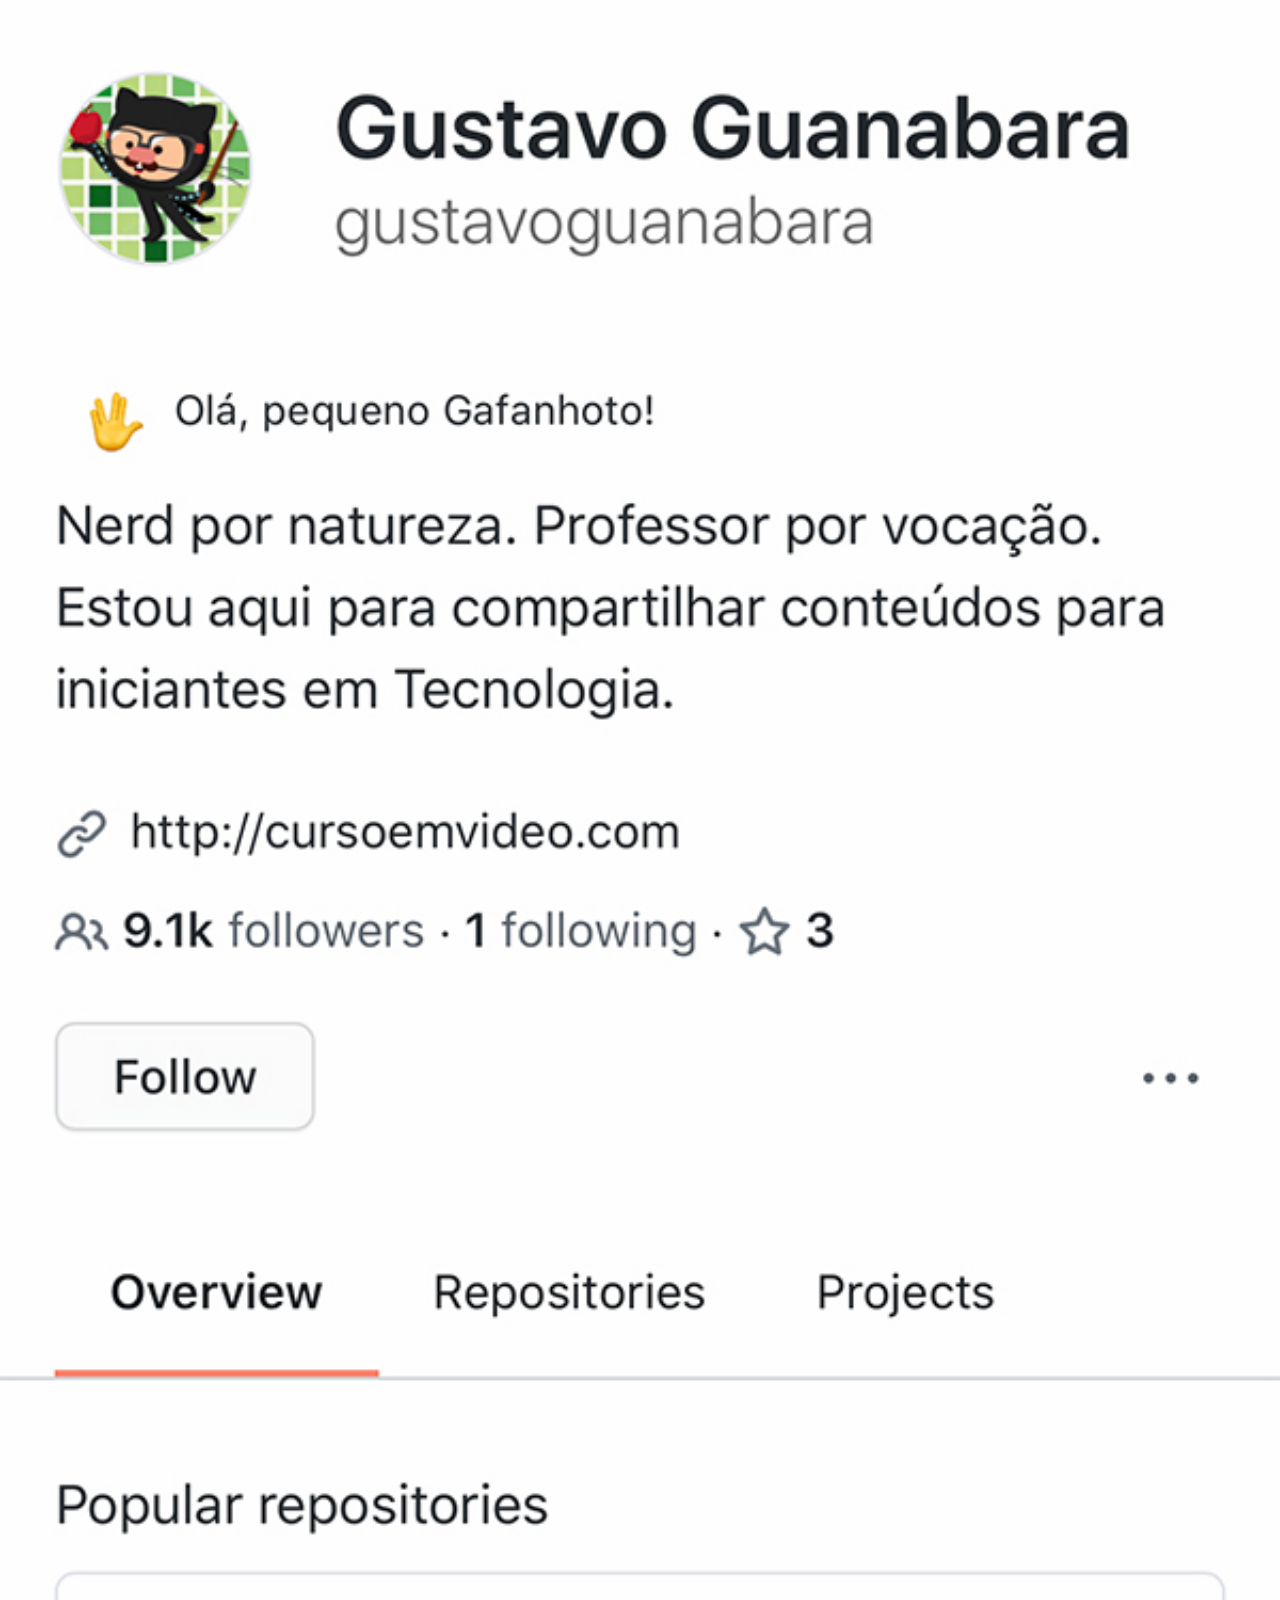
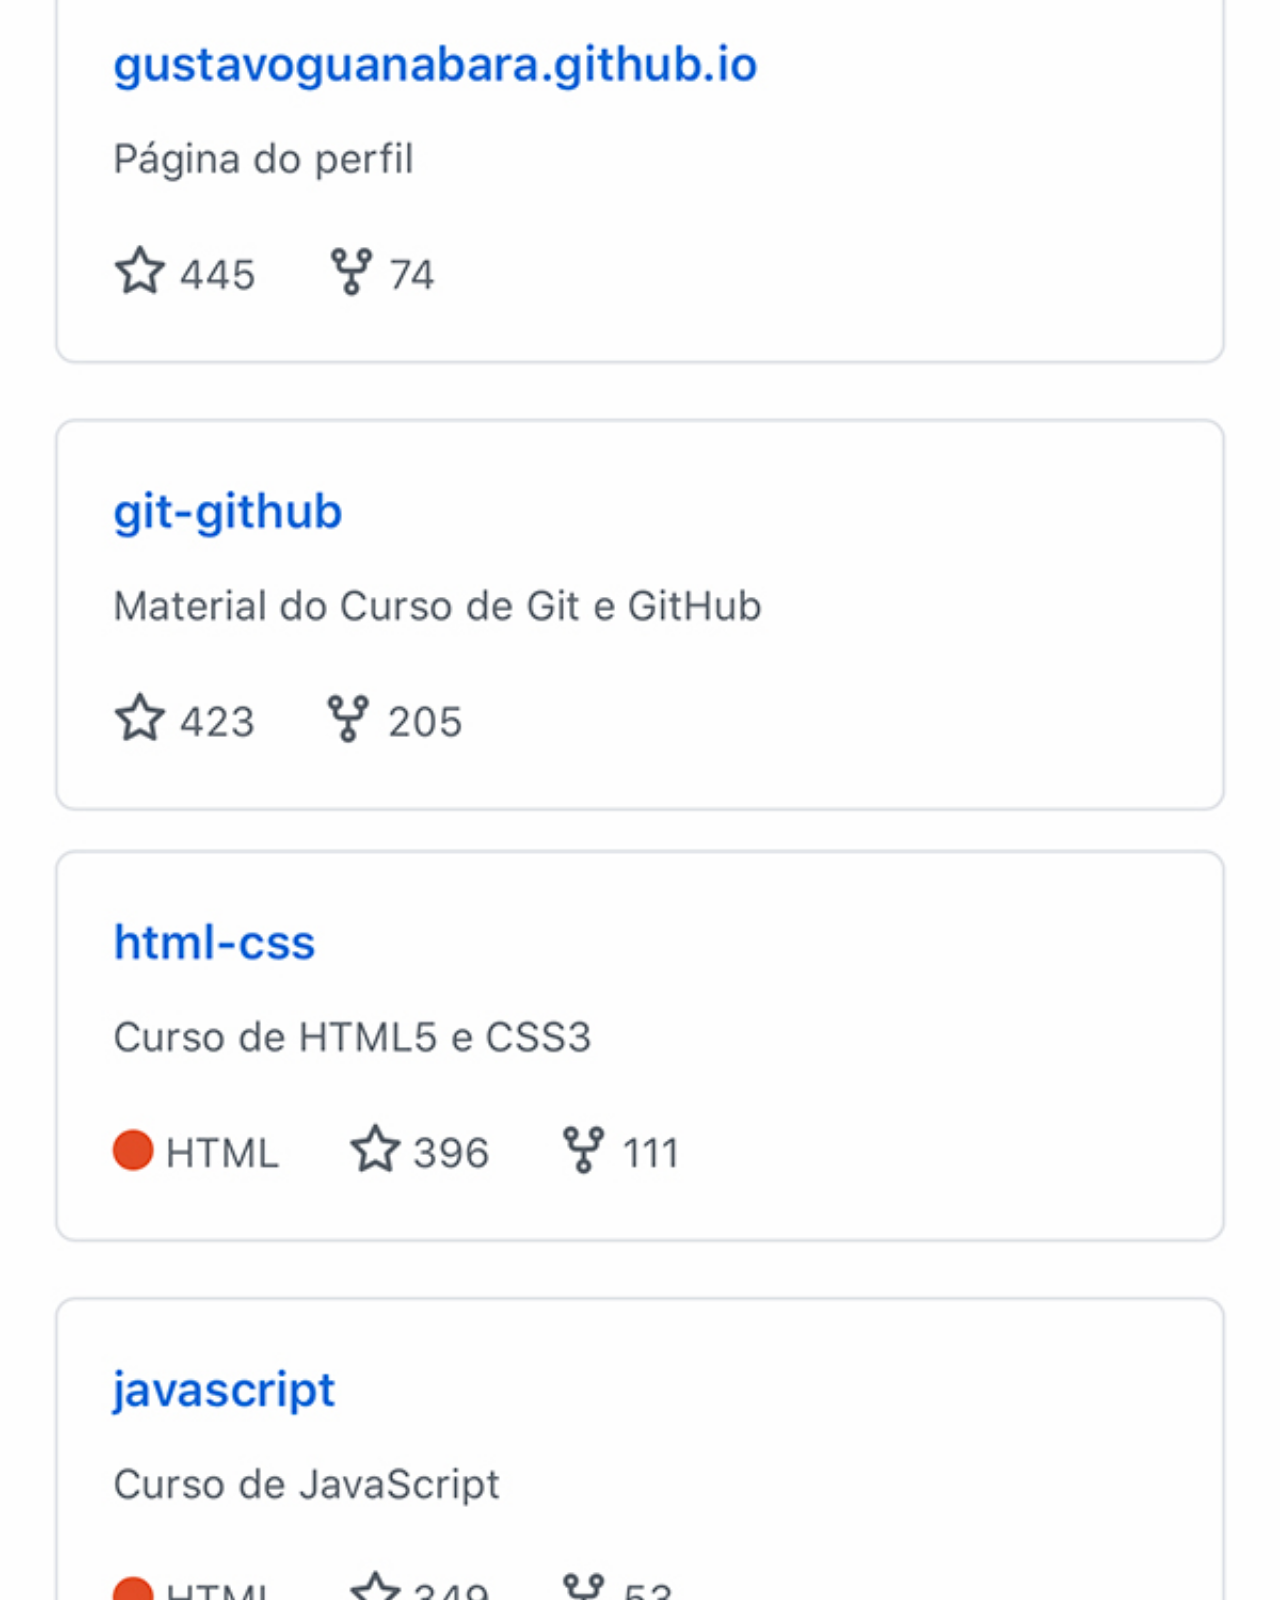
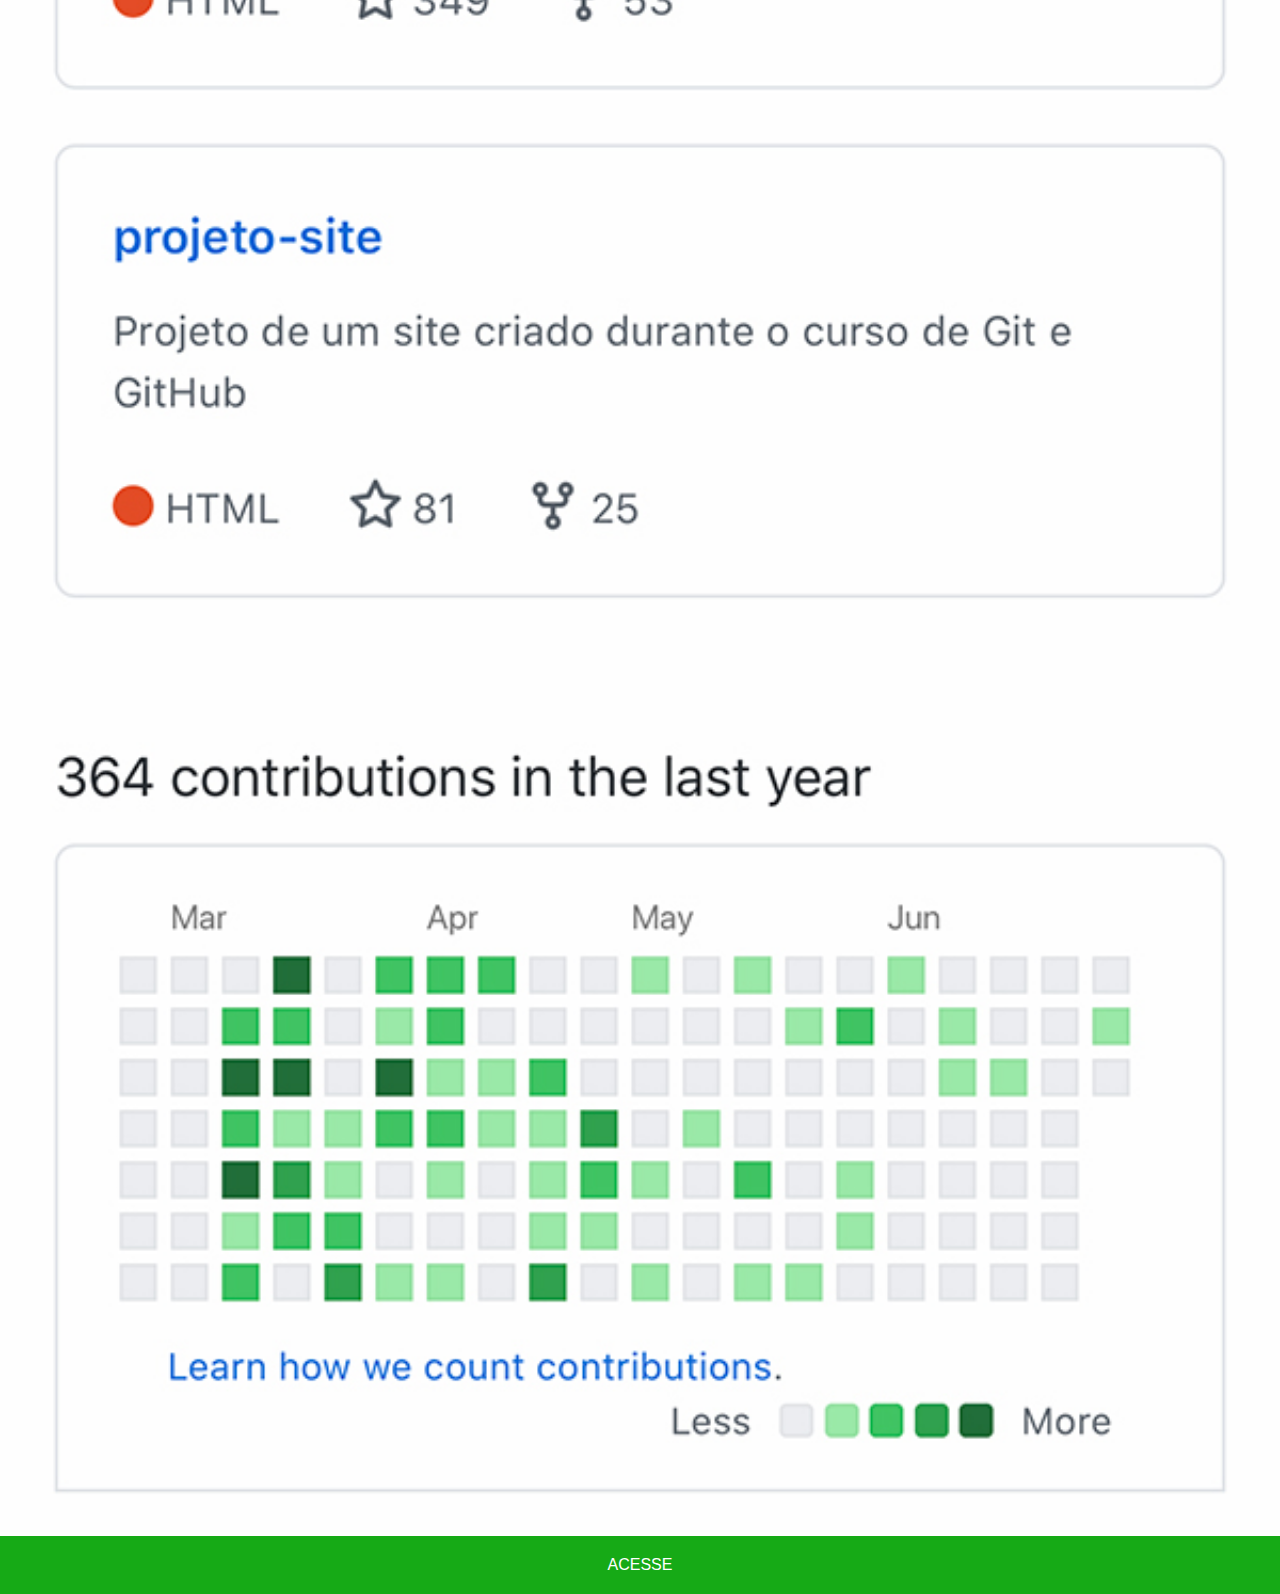
==== github.html @ 47afca13 "adicionei imagens e links no mockup do iphone e nos botões" ====
<!DOCTYPE html>
<html lang="pt-br">
<head>
    <meta charset="UTF-8">
    <meta http-equiv="X-UA-Compatible" content="IE=edge">
    <meta name="viewport" content="width=device-width, initial-scale=1.0">
    <title>Document</title>
    <link rel="stylesheet" href="estilo/social.css">
    <style>
        * {
            margin: 0px;
            padding: 0px;
            font-family: Arial, Helvetica, sans-serif;
        }

        ::-webkit-scrollbar {
            width: 0px;
            height: 0px;
        }

        img {
            width: 100vw;
        }

        a {
            display: block;
            background-color: rgb(22, 170, 22);
            color: white;
            padding: 20px;
            text-align: center;
            font-weight: border;
            text-decoration: none;
        }
    </style>
</head>
<body>
    <img src="imagens/tela-github.jpg" alt="GitHub">
    <a href="https://gustavoguanabara.github.io/" target="_blank">ACESSE</a>
</body>
</html>
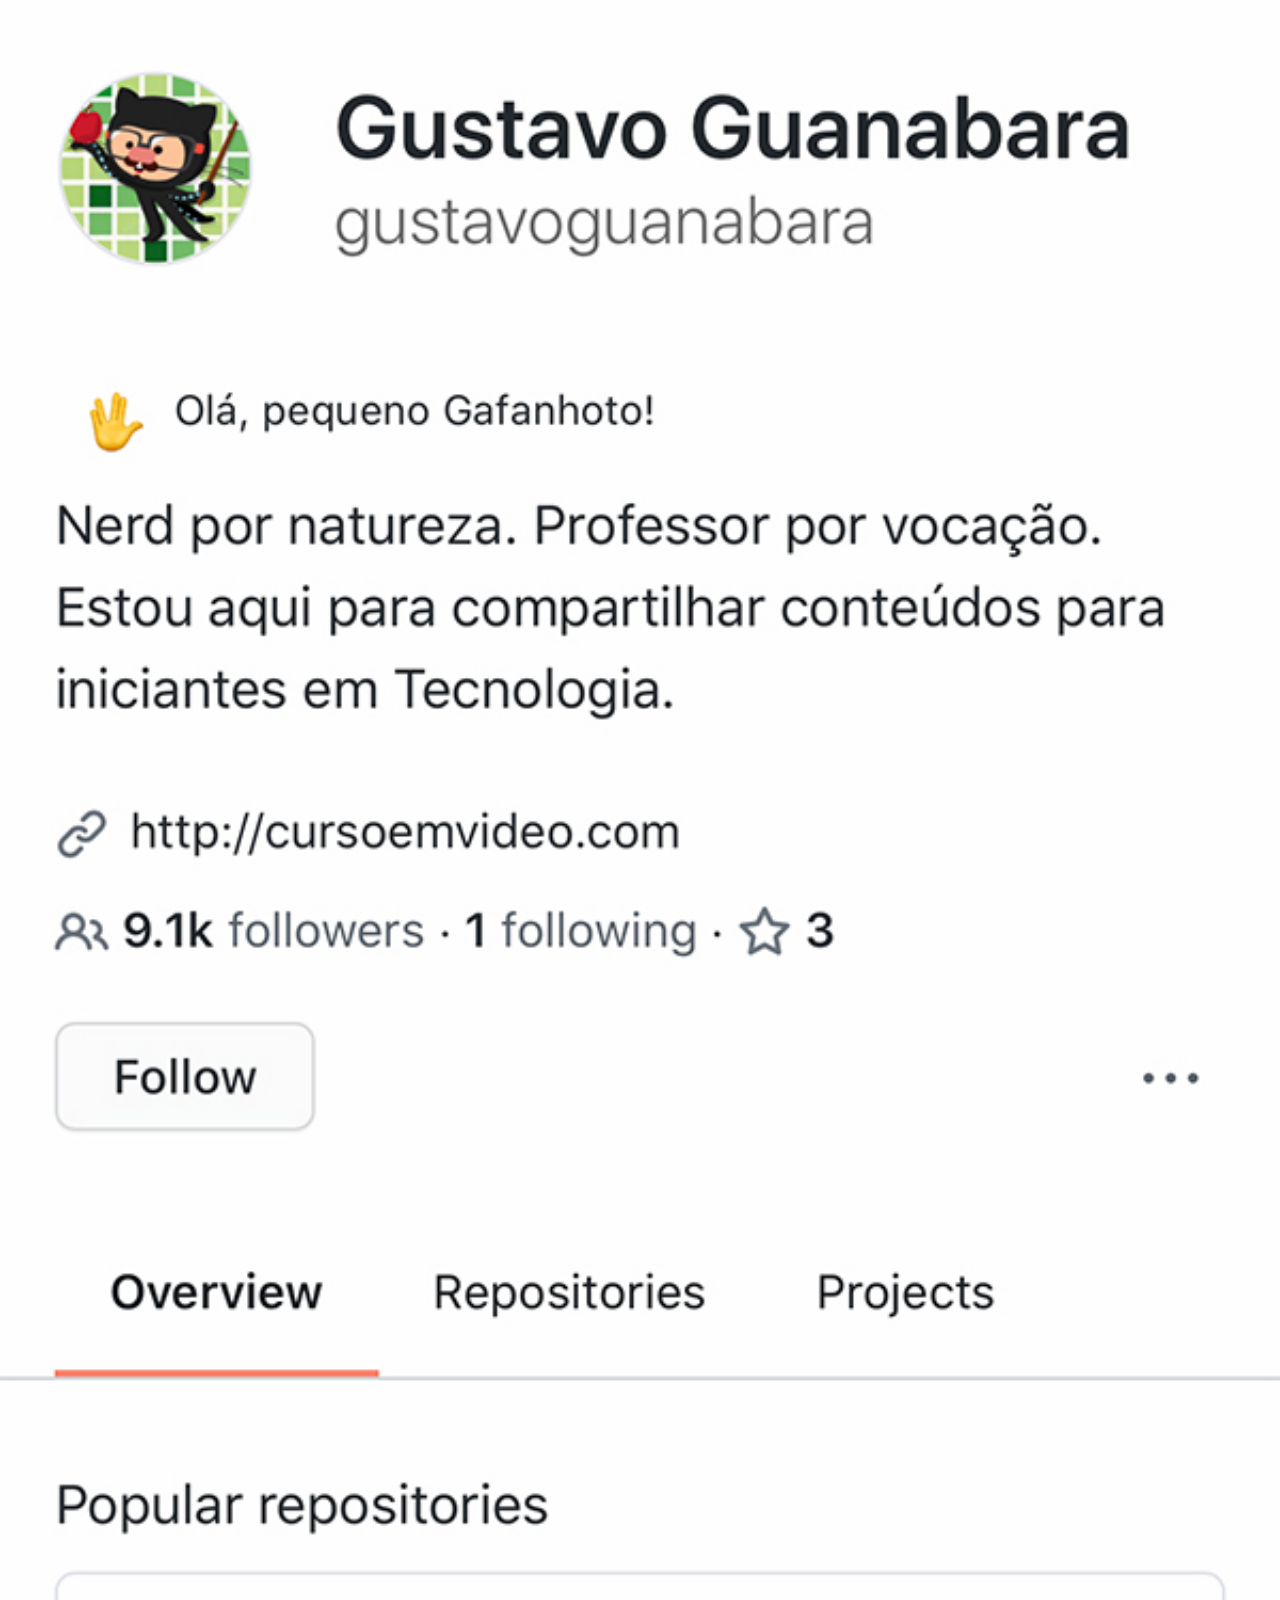
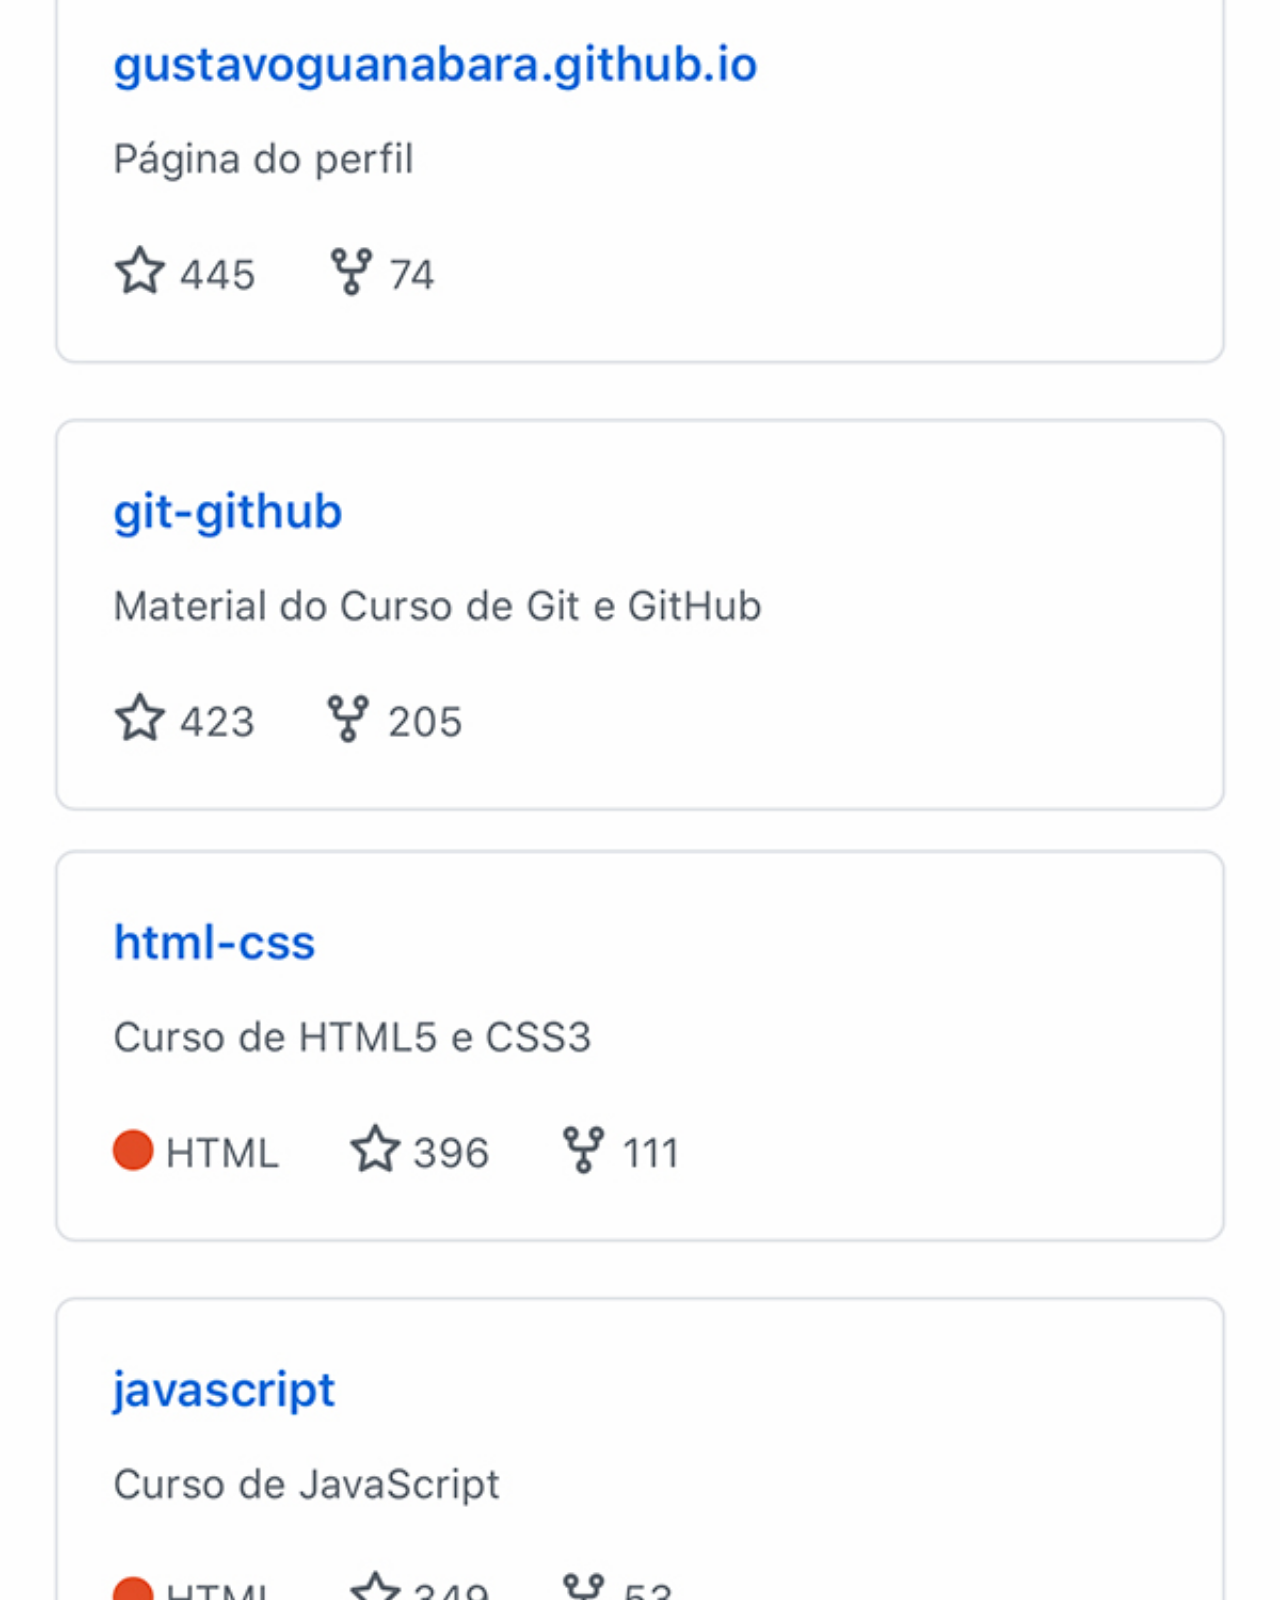
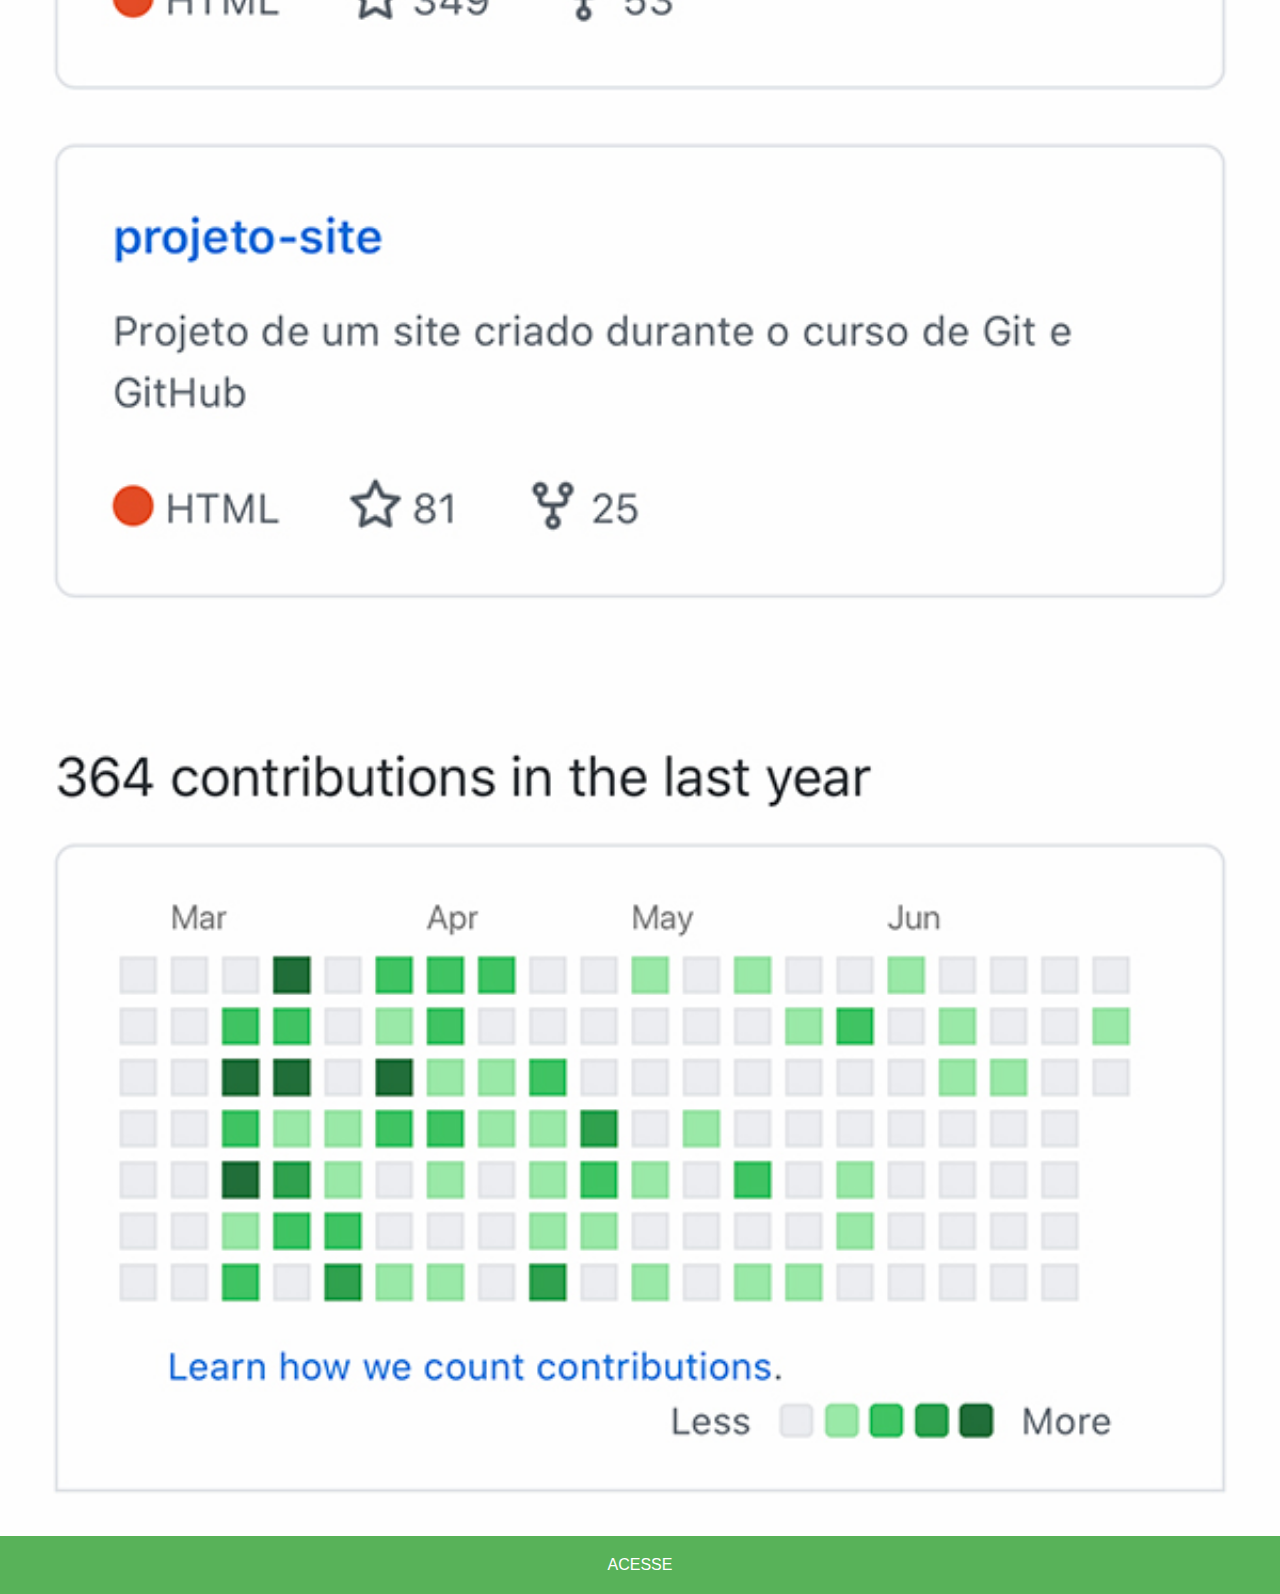
==== commit d363ca27: "adicionei as redes sociais no mockup" ====
--- a/github.html
+++ b/github.html
@@ -7,29 +7,8 @@
     <title>Document</title>
     <link rel="stylesheet" href="estilo/social.css">
     <style>
-        * {
-            margin: 0px;
-            padding: 0px;
-            font-family: Arial, Helvetica, sans-serif;
-        }
-
-        ::-webkit-scrollbar {
-            width: 0px;
-            height: 0px;
-        }
-
-        img {
-            width: 100vw;
-        }
-
         a {
-            display: block;
-            background-color: rgb(22, 170, 22);
-            color: white;
-            padding: 20px;
-            text-align: center;
-            font-weight: border;
-            text-decoration: none;
+            background-color: #58B259;
         }
     </style>
 </head>
--- a/estilo/social.css
+++ b/estilo/social.css
@@ -0,0 +1,27 @@
+@charset "UTF-8";
+
+* {
+    margin: 0px;
+    padding: 0px;
+    font-family: Arial, Helvetica, sans-serif;
+}
+
+::-webkit-scrollbar {
+    width: 0px;
+    height: 0px;
+}
+
+img {
+    width: 100vw;
+}
+
+a {
+    display: block;
+    background-color: darkred;
+    color: white;
+    padding: 20px;
+    text-align: center;
+    font-weight: border;
+    text-decoration: none;
+
+}